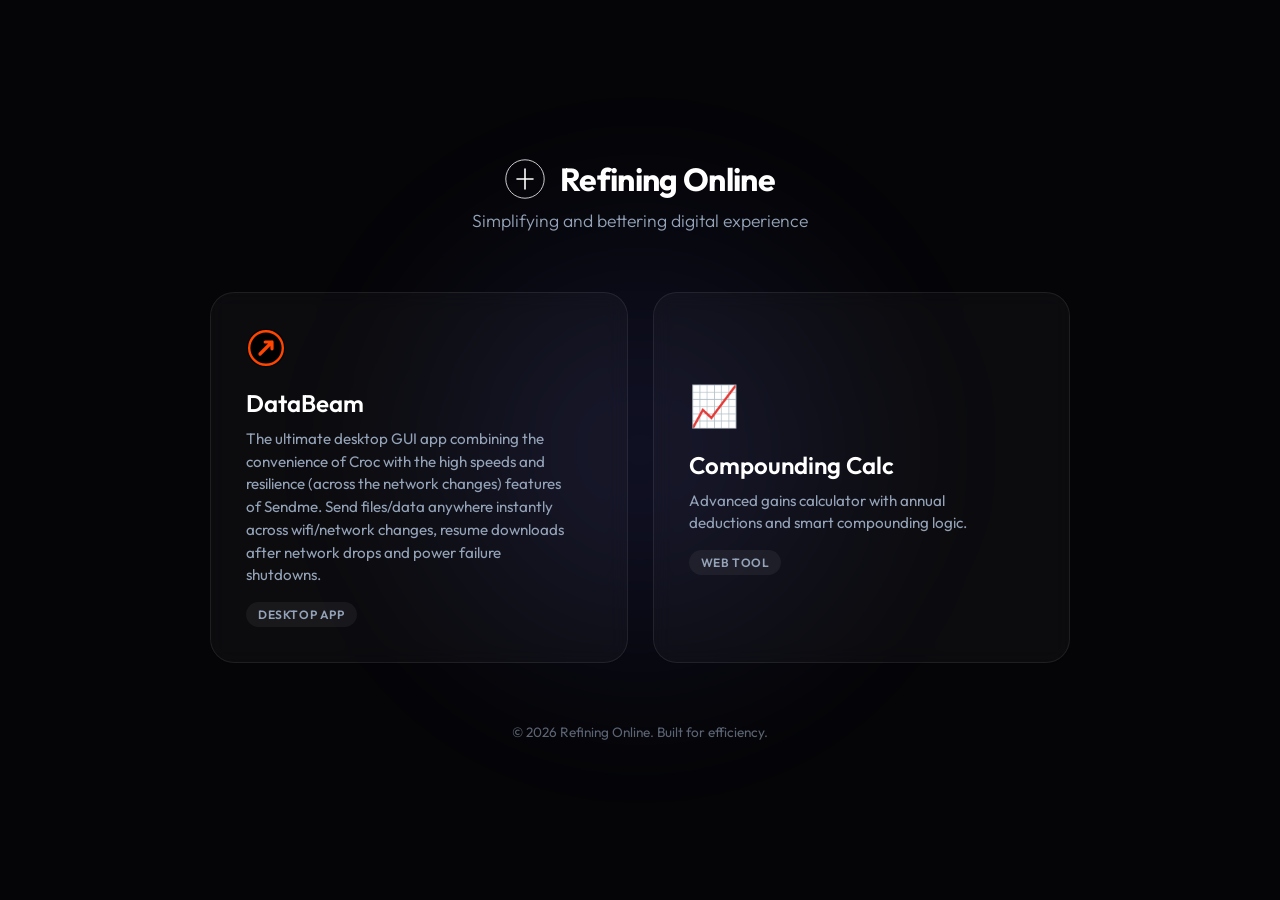
==== index.html @ c92243f4 "first commit" ====
<!DOCTYPE html>
<html lang="en">
<head>
    <meta charset="UTF-8">
    <meta name="viewport" content="width=device-width, initial-scale=1.0">
    <title>Refining Online | Modern Digital Tools</title>
    <meta name="description" content="Simplifying and bettering digital experience through a curated collection of fast, native, and high-performance tools.">
    <link rel="preconnect" href="https://fonts.googleapis.com">
    <link rel="preconnect" href="https://fonts.gstatic.com" crossorigin>
    <link href="https://fonts.googleapis.com/css2?family=Outfit:wght@300;400;600;700&display=swap" rel="stylesheet">
    <link rel="stylesheet" href="style.css">
</head>
<body>
    <div class="bg-glow"></div>
    <div class="container">
        <header>
            <div class="logo">
                <svg width="40" height="40" viewBox="0 0 100 100" fill="none" xmlns="http://www.w3.org/2000/svg">
                    <circle cx="50" cy="50" r="48" stroke="currentColor" stroke-width="2"/>
                    <path d="M50 25 V75 M30 50 H70" stroke="currentColor" stroke-width="4" stroke-linecap="round"/>
                </svg>
                <span>Refining Online</span>
            </div>
            <p class="tagline">Simplifying and bettering digital experience</p>
        </header>

        <main class="grid">
            <!-- DataBeam Card -->
            <a href="https://vinay-winai.github.io/DataBeam/" class="card databeam">
                <div class="card-content">
                    <div class="icon">
                        <svg width="40" height="40" viewBox="0 0 100 100" fill="none" xmlns="http://www.w3.org/2000/svg">
                            <circle cx="50" cy="50" r="48" fill="#000000" />
                            <circle cx="50" cy="50" r="42" stroke="#ff4500" stroke-width="6" fill="none" />
                            <path d="M35 65 L65 35 M65 35 L48 35 M65 35 L65 52" stroke="#ff4500" stroke-width="8" stroke-linecap="round" stroke-linejoin="round"/>
                        </svg>
                    </div>
                    <h2>DataBeam</h2>
                    <p>The ultimate desktop GUI app combining the convenience of Croc with the high speeds and resilience (across the network changes) features of Sendme. Send files/data anywhere instantly across wifi/network changes, resume downloads after network drops and power failure shutdowns.</p>
                    <div class="badge">Desktop App</div>
                </div>
                <div class="arrow">→</div>
            </a>

            <!-- Compounding Calc Card -->
            <a href="https://tools.refining.online/compunding-calc/" class="card tools">
                <div class="card-content">
                    <div class="icon">📈</div>
                    <h2>Compounding Calc</h2>
                    <p>Advanced gains calculator with annual deductions and smart compounding logic.</p>
                    <div class="badge">Web Tool</div>
                </div>
                <div class="arrow">→</div>
            </a>
        </main>

        <footer>
            <p>&copy; 2026 Refining Online. Built for efficiency.</p>
        </footer>
    </div>
</body>
</html>
---- style.css ----
:root {
    --bg: #050508;
    --card-bg: rgba(255, 255, 255, 0.03);
    --border: rgba(255, 255, 255, 0.08);
    --text: #ffffff;
    --text-dim: #94a3b8;
    --primary: #6366f1;
    --secondary-glow: rgba(99, 102, 241, 0.15);
}

* {
    margin: 0;
    padding: 0;
    box-sizing: border-box;
}

body {
    background-color: var(--bg);
    color: var(--text);
    font-family: 'Outfit', sans-serif;
    min-height: 100vh;
    display: flex;
    justify-content: center;
    align-items: center;
    overflow-x: hidden;
}

.bg-glow {
    position: fixed;
    top: 50%;
    left: 50%;
    transform: translate(-50%, -50%);
    width: 600px;
    height: 600px;
    background: radial-gradient(circle, var(--secondary-glow) 0%, transparent 70%);
    z-index: -1;
    filter: blur(60px);
}

.container {
    max-width: 900px;
    width: 100%;
    padding: 40px 20px;
    text-align: center;
}

header {
    margin-bottom: 60px;
    animation: fadeInDown 0.8s ease-out;
}

.logo {
    display: inline-flex;
    align-items: center;
    gap: 15px;
    font-size: 2rem;
    font-weight: 700;
    letter-spacing: -0.02em;
    margin-bottom: 10px;
}

.tagline {
    color: var(--text-dim);
    font-size: 1.1rem;
    font-weight: 300;
}

.grid {
    display: grid;
    grid-template-columns: repeat(auto-fit, minmax(380px, 1fr));
    gap: 25px;
    margin-bottom: 60px;
}

.card {
    background: var(--card-bg);
    border: 1px solid var(--border);
    border-radius: 24px;
    padding: 35px;
    text-decoration: none;
    color: inherit;
    display: flex;
    justify-content: space-between;
    align-items: center;
    text-align: left;
    transition: all 0.4s cubic-bezier(0.23, 1, 0.32, 1);
    position: relative;
    overflow: hidden;
    backdrop-filter: blur(10px);
}

.card::before {
    content: '';
    position: absolute;
    top: 0; left: 0; width: 100%; height: 100%;
    background: linear-gradient(135deg, rgba(255,255,255,0.05) 0%, transparent 100%);
    opacity: 0;
    transition: opacity 0.4s;
}

.card:hover {
    transform: translateY(-8px);
    border-color: rgba(255, 255, 255, 0.2);
    box-shadow: 0 20px 40px rgba(0,0,0,0.4);
}

.card:hover::before {
    opacity: 1;
}

.card .icon {
    font-size: 2.5rem;
    margin-bottom: 20px;
    display: flex;
    align-items: center;
}

.card .icon svg {
    display: block;
}

.card h2 {
    font-size: 1.5rem;
    margin-bottom: 10px;
    font-weight: 600;
}

.card p {
    color: var(--text-dim);
    font-size: 0.95rem;
    line-height: 1.5;
    margin-bottom: 15px;
}

.badge {
    display: inline-block;
    padding: 5px 12px;
    background: rgba(255, 255, 255, 0.05);
    border-radius: 100px;
    font-size: 0.75rem;
    font-weight: 600;
    text-transform: uppercase;
    letter-spacing: 0.05em;
    color: var(--text-dim);
}

.card .arrow {
    font-size: 1.5rem;
    opacity: 0;
    transform: translateX(-10px);
    transition: all 0.3s ease;
}

.card:hover .arrow {
    opacity: 1;
    transform: translateX(0);
    color: var(--primary);
}

footer {
    color: var(--text-dim);
    font-size: 0.85rem;
    opacity: 0.6;
}

@keyframes fadeInDown {
    from { opacity: 0; transform: translateY(-20px); }
    to { opacity: 1; transform: translateY(0); }
}

@media (max-width: 500px) {
    .grid {
        grid-template-columns: 1fr;
    }
    .logo {
        font-size: 1.5rem;
    }
}
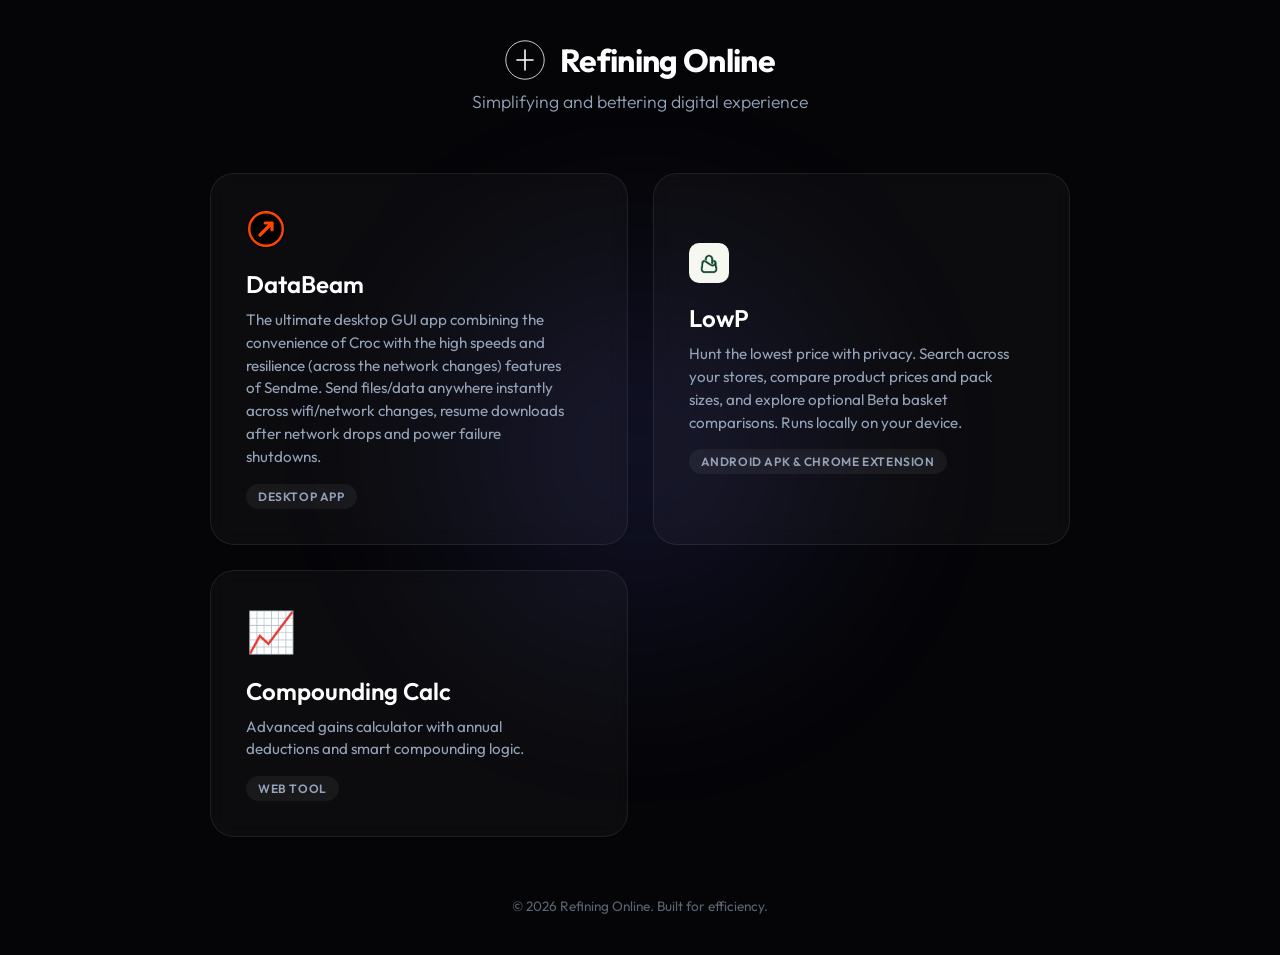
==== commit 605c9669: "Add LowP to the project homepage" ====
--- a/index.html
+++ b/index.html
@@ -42,8 +42,19 @@
                 <div class="arrow">→</div>
             </a>
 
+            <!-- LowP Card -->
+            <a href="https://vinay-winai.github.io/LowP-Public/" class="card lowp">
+                <div class="card-content">
+                    <div class="icon"><img src="assets/lowp-logo.png" alt="" width="40" height="40"></div>
+                    <h2>LowP</h2>
+                    <p>Hunt the lowest price with privacy. Search across your stores, compare product prices and pack sizes, and explore optional Beta basket comparisons. Runs locally on your device.</p>
+                    <div class="badge">Android APK &amp; Chrome Extension</div>
+                </div>
+                <div class="arrow">→</div>
+            </a>
+
             <!-- Compounding Calc Card -->
-            <a href="https://tools.refining.online/compunding-calc/" class="card tools">
+            <a href="https://vinay-winai.github.io/tools/compunding-calc/" class="card tools">
                 <div class="card-content">
                     <div class="icon">📈</div>
                     <h2>Compounding Calc</h2>
--- a/style.css
+++ b/style.css
@@ -119,6 +119,13 @@
     display: block;
 }
 
+.card.lowp .icon img {
+    display: block;
+    padding: 5px;
+    background: #f6f7f0;
+    border-radius: 10px;
+}
+
 .card h2 {
     font-size: 1.5rem;
     margin-bottom: 10px;
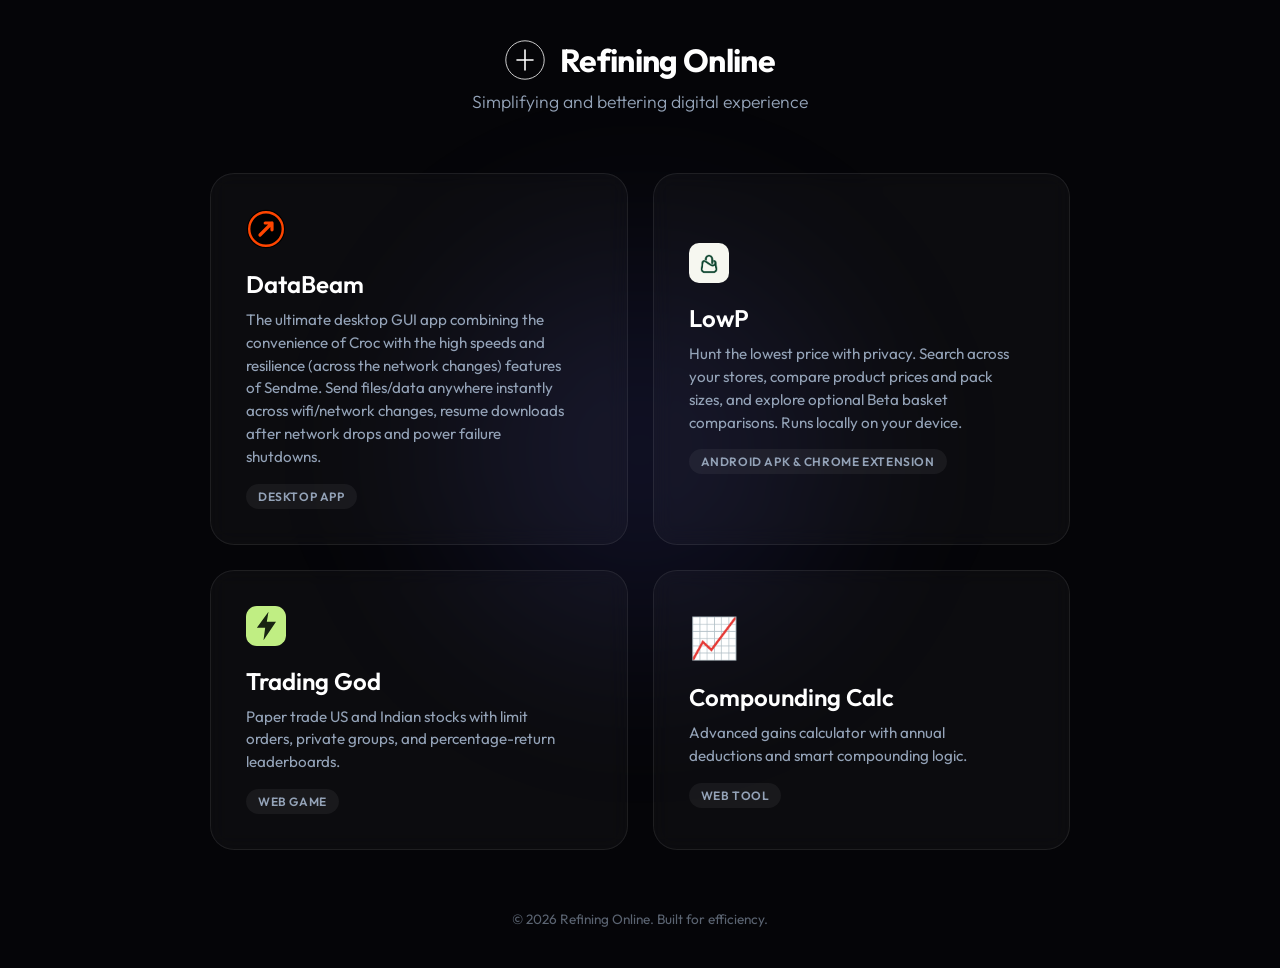
==== commit 6db34e1f: "Add Trading God to homepage" ====
--- a/index.html
+++ b/index.html
@@ -5,6 +5,7 @@
     <meta name="viewport" content="width=device-width, initial-scale=1.0">
     <title>Refining Online | Modern Digital Tools</title>
     <meta name="description" content="Simplifying and bettering digital experience through a curated collection of fast, native, and high-performance tools.">
+    <link rel="icon" type="image/svg+xml" sizes="any" href="favicon.svg">
     <link rel="preconnect" href="https://fonts.googleapis.com">
     <link rel="preconnect" href="https://fonts.gstatic.com" crossorigin>
     <link href="https://fonts.googleapis.com/css2?family=Outfit:wght@300;400;600;700&display=swap" rel="stylesheet">
@@ -53,6 +54,22 @@
                 <div class="arrow">→</div>
             </a>
 
+            <!-- Trading God Card -->
+            <a href="https://vinay-winai.github.io/trading-god/" class="card trading-god">
+                <div class="card-content">
+                    <div class="icon">
+                        <svg width="40" height="40" viewBox="0 0 48 48" fill="none" xmlns="http://www.w3.org/2000/svg" aria-hidden="true">
+                            <rect width="48" height="48" rx="13" fill="#c0ee83"/>
+                            <path d="M27 7 13 26h10l-2 15 15-22H25z" fill="#182412"/>
+                        </svg>
+                    </div>
+                    <h2>Trading God</h2>
+                    <p>Paper trade US and Indian stocks with limit orders, private groups, and percentage-return leaderboards.</p>
+                    <div class="badge">Web Game</div>
+                </div>
+                <div class="arrow">→</div>
+            </a>
+
             <!-- Compounding Calc Card -->
             <a href="https://vinay-winai.github.io/tools/compunding-calc/" class="card tools">
                 <div class="card-content">
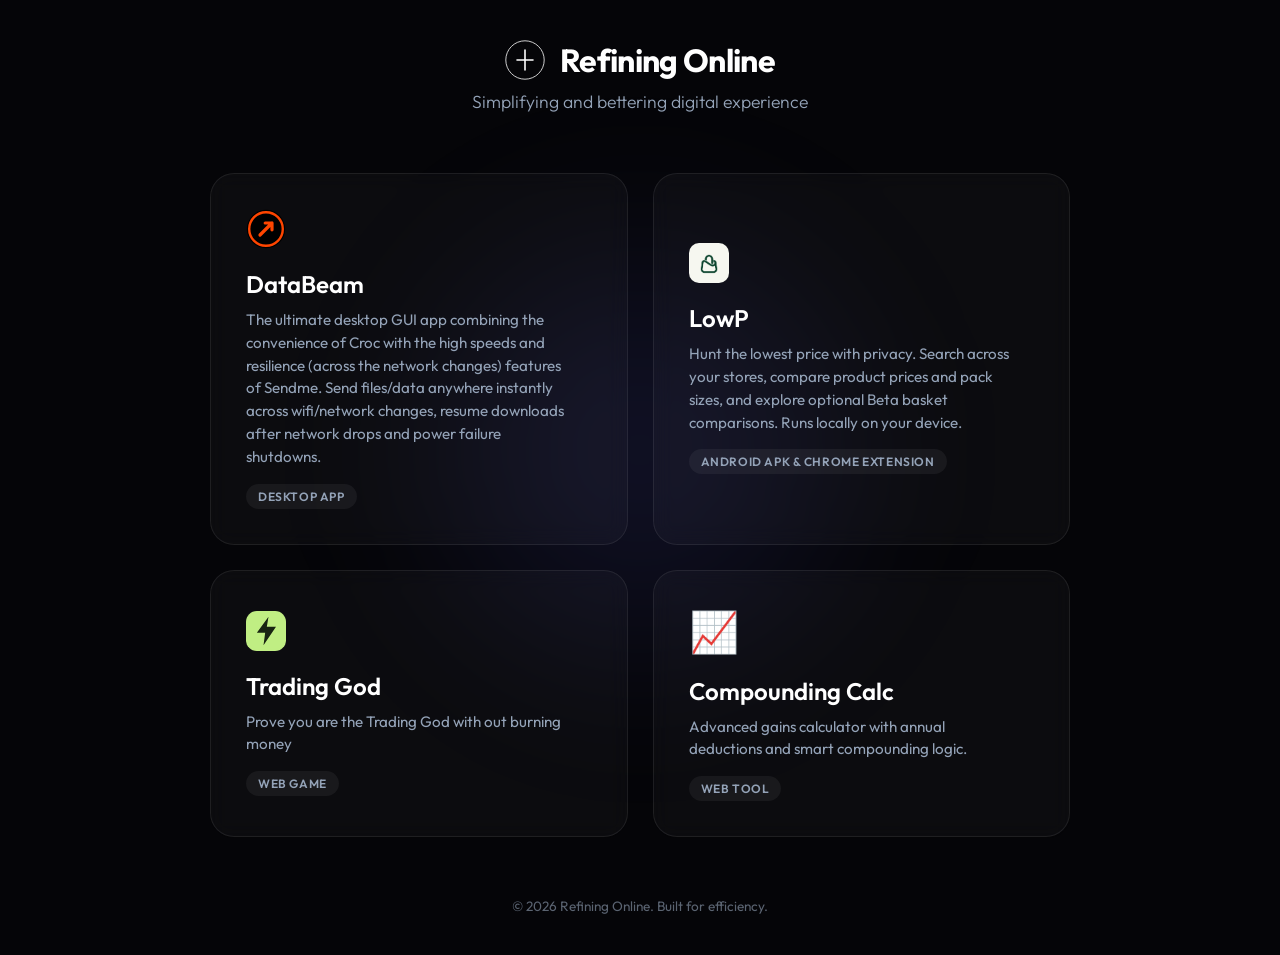
==== commit 1716b312: "Update Trading God description" ====
--- a/index.html
+++ b/index.html
@@ -64,7 +64,7 @@
                         </svg>
                     </div>
                     <h2>Trading God</h2>
-                    <p>Paper trade US and Indian stocks with limit orders, private groups, and percentage-return leaderboards.</p>
+                    <p>Prove you are the Trading God with out burning money</p>
                     <div class="badge">Web Game</div>
                 </div>
                 <div class="arrow">→</div>
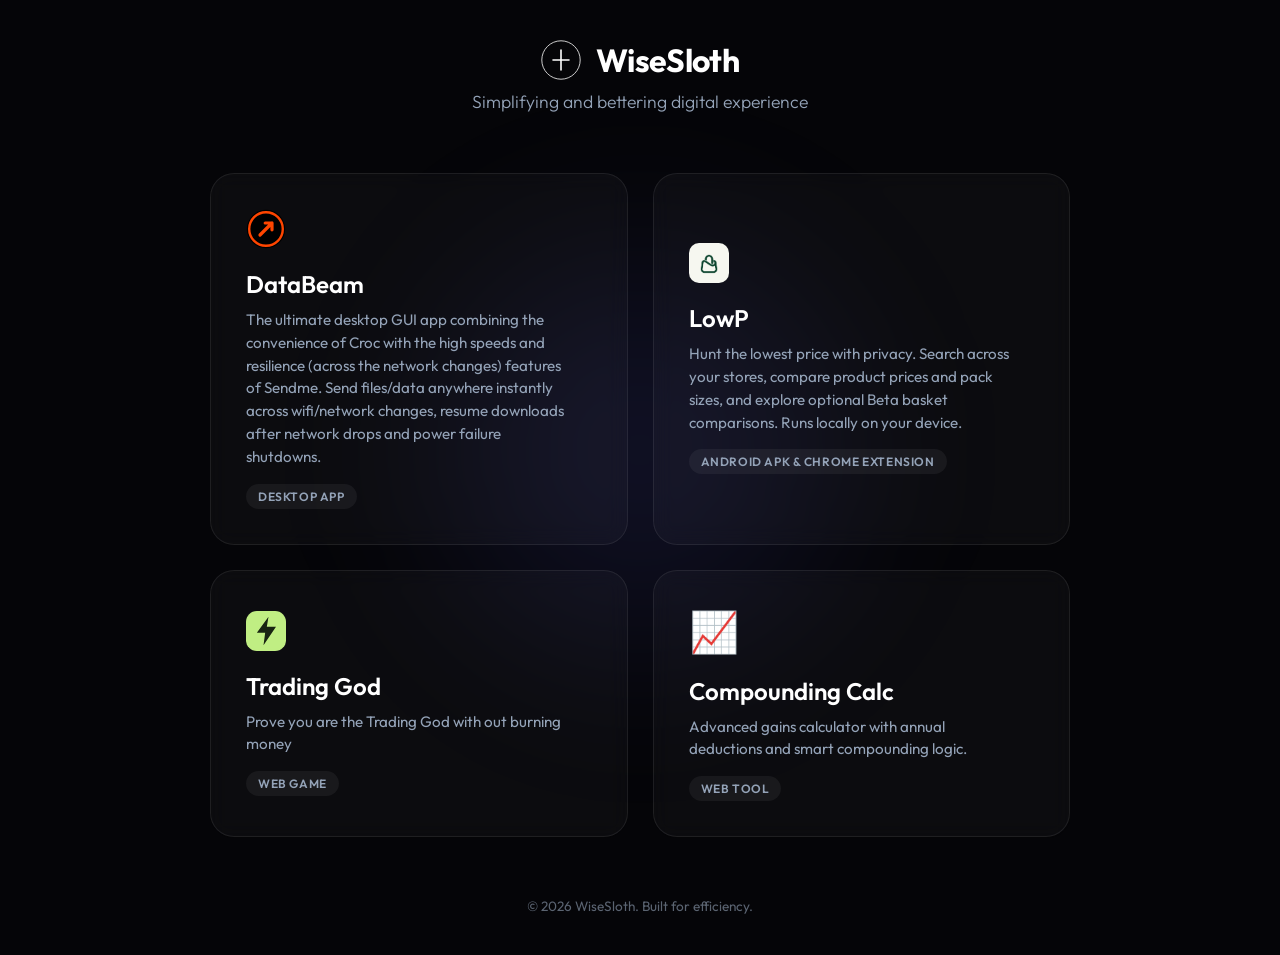
==== commit b02c0c00: "Rename the homepage to WiseSloth" ====
--- a/index.html
+++ b/index.html
@@ -3,7 +3,7 @@
 <head>
     <meta charset="UTF-8">
     <meta name="viewport" content="width=device-width, initial-scale=1.0">
-    <title>Refining Online | Modern Digital Tools</title>
+    <title>WiseSloth | Modern Digital Tools</title>
     <meta name="description" content="Simplifying and bettering digital experience through a curated collection of fast, native, and high-performance tools.">
     <link rel="icon" type="image/svg+xml" sizes="any" href="favicon.svg">
     <link rel="preconnect" href="https://fonts.googleapis.com">
@@ -20,7 +20,7 @@
                     <circle cx="50" cy="50" r="48" stroke="currentColor" stroke-width="2"/>
                     <path d="M50 25 V75 M30 50 H70" stroke="currentColor" stroke-width="4" stroke-linecap="round"/>
                 </svg>
-                <span>Refining Online</span>
+                <span>WiseSloth</span>
             </div>
             <p class="tagline">Simplifying and bettering digital experience</p>
         </header>
@@ -83,7 +83,7 @@
         </main>
 
         <footer>
-            <p>&copy; 2026 Refining Online. Built for efficiency.</p>
+            <p>&copy; 2026 WiseSloth. Built for efficiency.</p>
         </footer>
     </div>
 </body>
